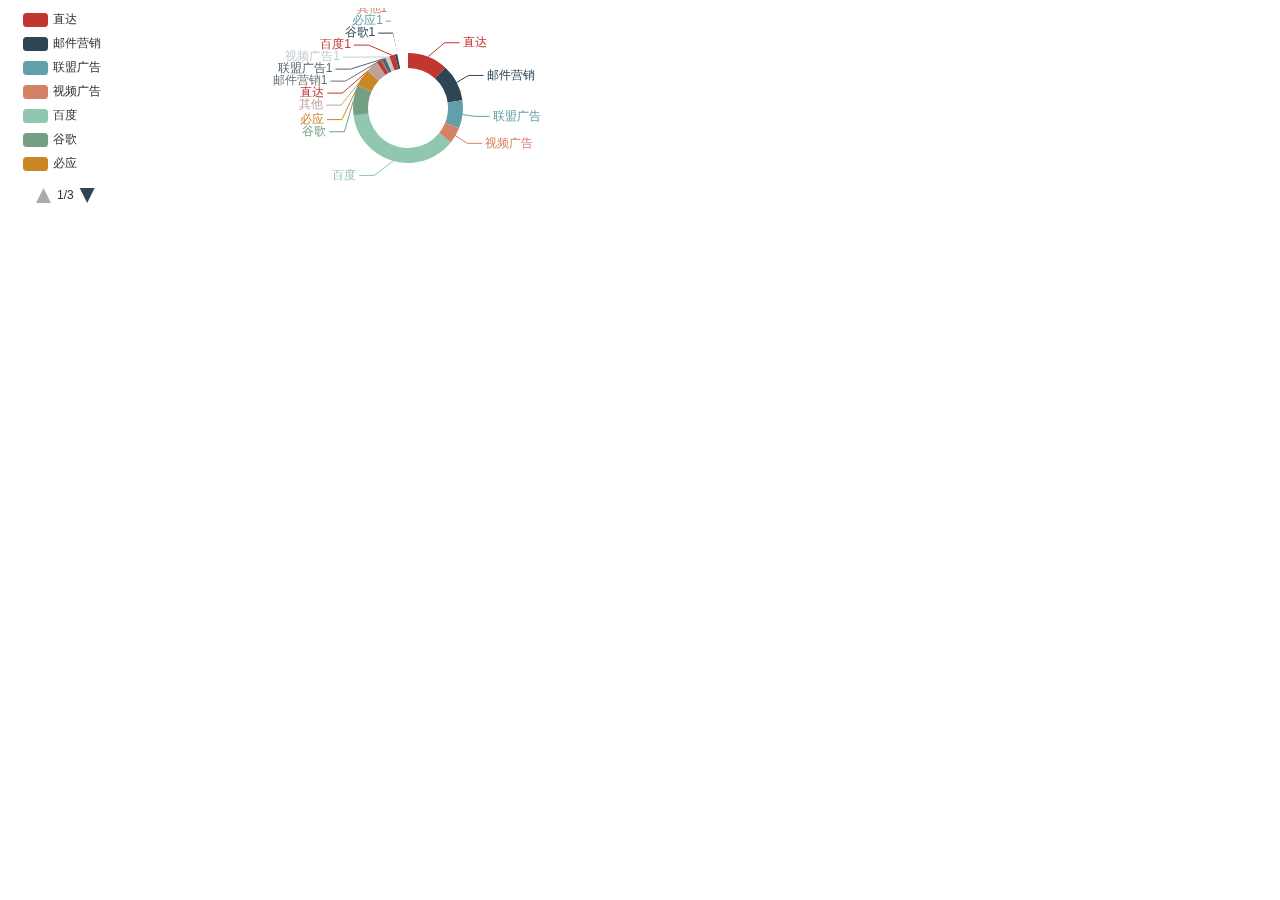
==== webDemo/2.html @ 0906d02f "ww" ====
<!DOCTYPE html>
<html lang="en">
<head>
    <meta charset="UTF-8">
    <title>Title</title>
</head>
<body>
        <div id="box" style="width: 800px;height: 200px">

        </div>
</body>
<script src="js/jquery.min.js"></script>
<script src="js/echarts.min.js"></script>
<script>
    $(function () {
        var obj=option = {
            tooltip: {
                trigger: 'item',
                formatter: '{a} <br/>{b}: {c} ({d}%)'
            },
            legend: {
                orient: 'vertical',
                type:'scroll',
                left: 10,
                data: ['直达', '营销广告', '搜索引擎', '邮件营销', '联盟广告', '视频广告', '百度', '谷歌', '必应', '其他',
                    '直达1', '营销广告1', '搜索引擎1', '邮件营销1', '联盟广告1', '视频广告1', '百度1', '谷歌1', '必应1', '其他1'
                ]
            },
            series: [
                {
                    name: '访问来源',
                    type: 'pie',
                    radius: ['40%', '55%'],
                    data: [
                        {value: 335, name: '直达'},
                        {value: 310, name: '邮件营销'},
                        {value: 234, name: '联盟广告'},
                        {value: 135, name: '视频广告'},
                        {value: 1048, name: '百度'},
                        {value: 251, name: '谷歌'},
                        {value: 147, name: '必应'},
                        {value: 102, name: '其他'},
                        {value: 35, name: '直达'},
                        {value: 10, name: '邮件营销1'},
                        {value: 34, name: '联盟广告1'},
                        {value: 35, name: '视频广告1'},
                        {value: 48, name: '百度1'},
                        {value: 51, name: '谷歌1'},
                        {value: 47, name: '必应1'},
                        {value: 10, name: '其他1'}
                    ]
                }
            ]
        };

        var myChart = echarts.init(document.getElementById('box'));
        myChart.setOption(obj)
    })
</script>
</html>
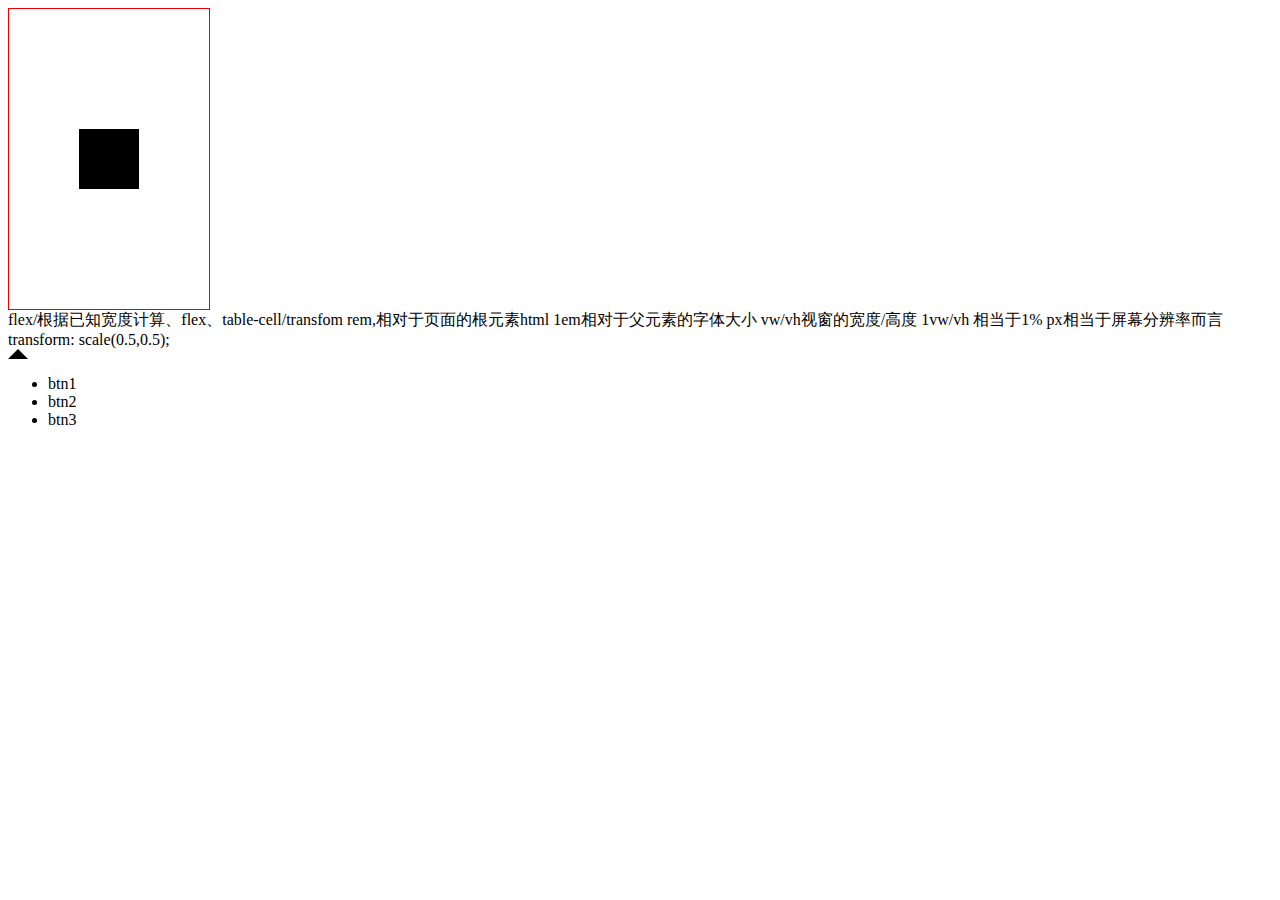
==== commit a03485a5: "bu" ====
--- a/webDemo/2.html
+++ b/webDemo/2.html
@@ -3,11 +3,56 @@
 <head>
     <meta charset="UTF-8">
     <title>Title</title>
+    <style>
+        .box{
+            position: relative;
+            width: 200px;
+            height: 300px;
+            border:1px solid #e00;
+
+        }
+        .box2{
+            width: 60px;
+            height: 60px;
+            position: absolute;
+            left: 50%;
+            top: 50%;
+            transform: translate(-50%,-50%);
+            background-color: #000000;
+        }
+        .singl{
+            width: 0;
+            height: 0;
+            border-bottom: 10px solid #000000;
+            border-left: 10px solid transparent;
+            border-right: 10px solid transparent;
+        }
+    </style>
 </head>
 <body>
-        <div id="box" style="width: 800px;height: 200px">
-
-        </div>
+<!--  <div id="box" style="width: 800px;height: 200px">
+
+  </div>-->
+
+<div class="box">
+    <div class="box2"></div>
+</div>
+<div>
+    flex/根据已知宽度计算、flex、table-cell/transfom
+    rem,相对于页面的根元素html
+    1em相对于父元素的字体大小
+    vw/vh视窗的宽度/高度 1vw/vh 相当于1%
+    px相当于屏幕分辨率而言
+    transform: scale(0.5,0.5);
+</div>
+
+<div class="singl"></div>
+
+<ul id="uiObj">
+    <li>btn1</li>
+    <li>btn2</li>
+    <li>btn3</li>
+</ul>
 </body>
 <script src="js/jquery.min.js"></script>
 <script src="js/echarts.min.js"></script>
@@ -53,8 +98,148 @@
             ]
         };
 
-        var myChart = echarts.init(document.getElementById('box'));
-        myChart.setOption(obj)
+        // var myChart = echarts.init(document.getElementById('box'));
+        //  myChart.setOption(obj)
     })
+
+    var arr = [7,2,0,-3,5];
+    let max=arr.reduce(function (a,b) {
+        return a>b?a:b
+    })
+   // console.log(max)
+
+
+    //let arr=Array.form(new Set(arr))
+
+
+
+    /*    function unique(arr) {
+            var array= arr;
+            var len = array.length;
+
+            array.sort(function(a,b){   //排序后更加方便去重
+                return a - b;
+            })
+
+            function loop(index){
+                if(index >= 1){
+                    if(array[index] === array[index-1]){
+                        array.splice(index,1);
+                    }
+                    loop(index - 1);    //递归loop，然后数组去重
+                }
+            }
+            loop(len-1);
+            return array;
+        }*/
+    var arrList = [1,1,'true','true',true,true,15,15,false,false, undefined,undefined, null,null, NaN, NaN,'NaN', 0, 0, 'a', 'a',{},{}];
+
+
+
+    function over(arr) {
+        let array=arr;
+        let len=array.length
+        array.sort(function (a,b) {
+            return a-b
+        })
+        function loop(index) {
+            console.log(`第${index}次：`+index)
+            if(index>=1){
+                if(array[1] === array[index-1]){
+                    array.splice(index,1)
+                }
+                loop(index-1)
+            }
+
+        }
+        loop(len-1)
+        return array
+    }
+
+    function f() {
+        let sum=0
+        function add(index){
+            if(index>0&&index<=100){
+                sum += index;
+                add(index-1)
+            }
+        }
+        add(3)
+        return sum
+    }
+    let uiObj=document.getElementById('uiObj');
+    let liObj=document.getElementsByTagName('li')
+
+    for (var i=0;i<liObj.length; i++){
+      //  console.log(i)
+        liObj[i].onclick=function (i) {
+        //    console.log(i)
+        }
+    }
+
+    let arrM=[5,6,7,8];
+   let t=arrM.map(item=>{
+       return {
+             item
+       }
+   })
+  /*  console.log(typeof (t))
+    console.log(t)*/
+
+
+
+    var strL ="adadfdfseffserfefsefseeffffftsdg"; //命名一个变量放置给出的字符串
+    var maxLength = 0; //命名一个变量放置字母出现的最高次数并初始化为0
+    var result = ''; //命名一个变量放置结果输入
+
+  /*  while( str != '' ){ //循环迭代开始，并判断字符串是否为空
+        oldStr = str; //将原始的字符串变量赋值给新变量
+        getStr = str.substr(0,1); //用字符串的substr的方法得到第一个字符（首字母）
+
+        eval("str = str.replace(/"+getStr+"/g,'')"); //详细如补充
+       /!* console.log(8888,getStr)
+        console.log(9999,str)*!/
+        // console.log(oldStr.length,str.length)
+        if( oldStr.length-str.length > maxLength ) { //判断原始的字符串的长度减去替代后字符串长度是否大于之前出现的最大的字符串长度
+            maxLength = oldStr.length-str.length; //两字符串长度相减得到最大的字符串长度
+            result = getStr + "=" + maxLength //返回最大的字符串结果（字母、出现次数）
+        }
+    }*/
+   // alert(result) //弹出结果
+
+    var a = {};
+    var b = strL.split('')
+    // key为元素   值为个数
+    for (let i = 0; i < b.length; i++) {
+        if(a[b[i]]){
+            a[b[i]]++
+        }else{
+            a[b[i]]=1
+        }
+    }
+    let maxNum=0;
+    let k='';
+    for (let item in a){
+        if(a[item]>max){
+            maxNum=a[item];
+            k=item
+        }
+    }
+
+    let str='开始[{"type": "6", "name": "作业申请中","color": "#24CE49"},{"type": "6", "name": "作业申请中","color": "#24CE49"},]结束:GetStatus'
+
+    let strList=eval(str.split('开始')[1].split('结束')[0]);
+
+  //  console.log(strList)
+
+
+    var aa = ['aa','bb','cc'];
+
+    for(let i in aa){
+        console.log(i);
+        console.log(aa[i]);
+
+    }
+
 </script>
 </html>
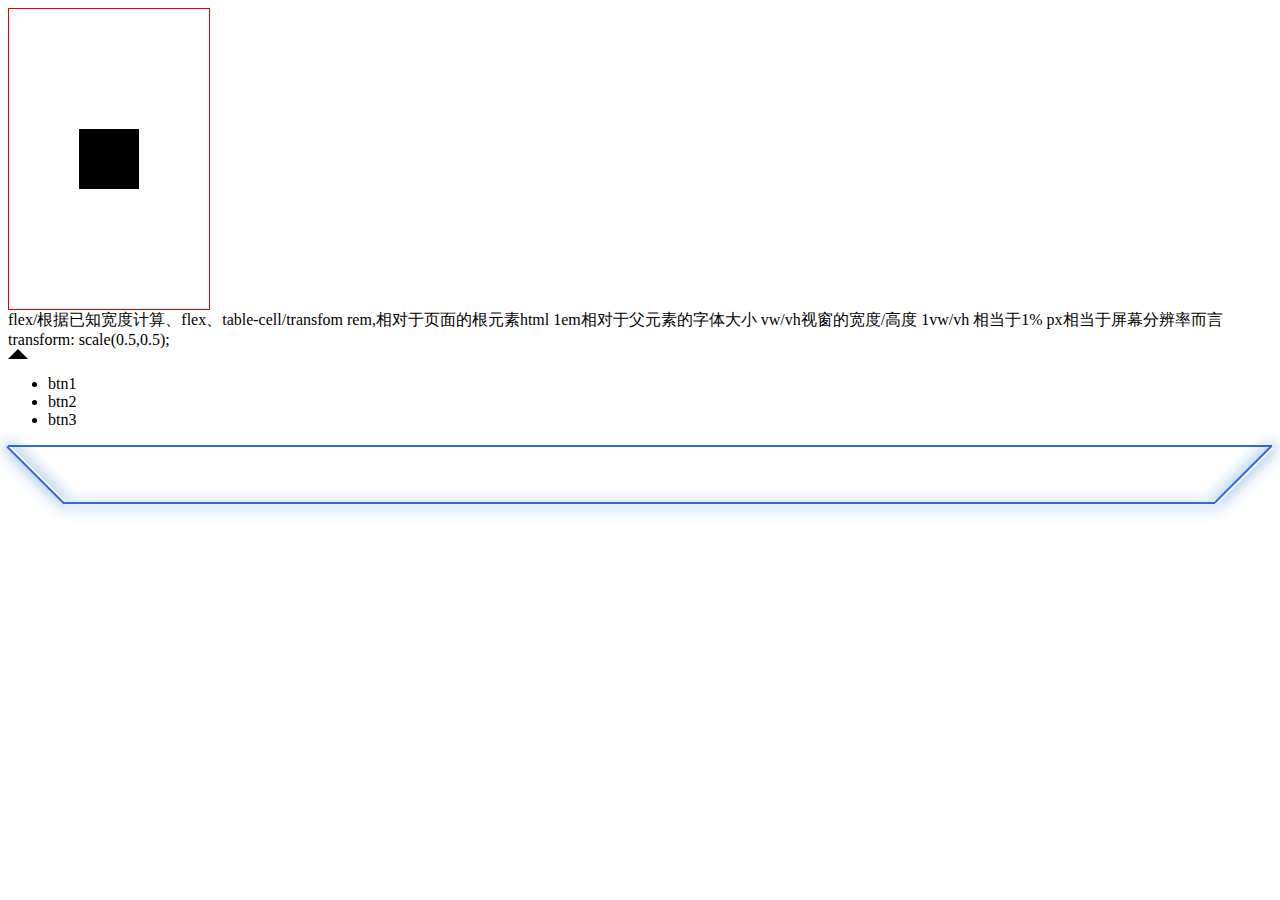
==== commit bd374c65: "bug" ====
--- a/webDemo/2.html
+++ b/webDemo/2.html
@@ -27,6 +27,43 @@
             border-left: 10px solid transparent;
             border-right: 10px solid transparent;
         }
+        .singl-box{
+            position: relative;
+            width: 100%;
+            height: 55px;
+
+            border-top: 2px solid rgba(53,104,224,1);
+        }
+        .border-bottom{
+            position: absolute;
+            bottom: -2px;
+            height: 2px;
+            left: 55px;
+            box-shadow: 0px 2px 15px 0px rgba(13,100,195,1);
+            background-color: rgba(53,104,224,1);
+            width: calc(100% - 112px);
+        }
+        .left-border{
+            height: 80px;
+            float: left;
+            width: 2px;
+            border-right: 2px solid rgba(53,104,224,1);
+            transform: rotate(135deg);
+            margin-left: 26px;
+            margin-top: -13px;
+            box-shadow: 0px 2px 15px 0px rgba(13,100,195,1);
+        }
+        .right-border{
+            height: 80px;
+            float: right;
+            width: 2px;
+            box-shadow: 0px 2px 15px 0px rgba(13,100,195,1);
+            border-right: 2px solid rgba(53,104,224,1);
+            transform: rotate(-135deg);
+            margin-right: 26px;
+            margin-top: -12px;
+        }
+
     </style>
 </head>
 <body>
@@ -53,11 +90,33 @@
     <li>btn2</li>
     <li>btn3</li>
 </ul>
+<div class="singl-box">
+    <i class="left-border"></i>
+    <i class="right-border"></i>
+    <div class="border-bottom"></div>
+</div>
+
 </body>
 <script src="js/jquery.min.js"></script>
 <script src="js/echarts.min.js"></script>
 <script>
     $(function () {
+        let data=['直达', '营销广告', '搜索引擎', '邮件营销', '联盟广告', '视频广告', '百度', '谷歌', '必应', '其他',
+            '直达1', '营销广告1', '搜索引擎1', '邮件营销1', '联盟广告1', '视频广告1', '百度1', '谷歌1',
+            '必应1', '其他1','1','2','3'
+        ]
+        let len=data.length/4
+        console.log(7,data.length)
+        console.log(8,data.length/4)
+        console.log(9,data.length%4)
+        console.log(1,data.slice(0,len+1))
+        console.log(2,data.slice(len+1,len*2+1))
+        console.log(3,data.slice(len*2+1,len*3+1))
+        console.log(4,data.slice(len*3+1,len*4+1))
+        return
+
+
+
         var obj=option = {
             tooltip: {
                 trigger: 'item',
